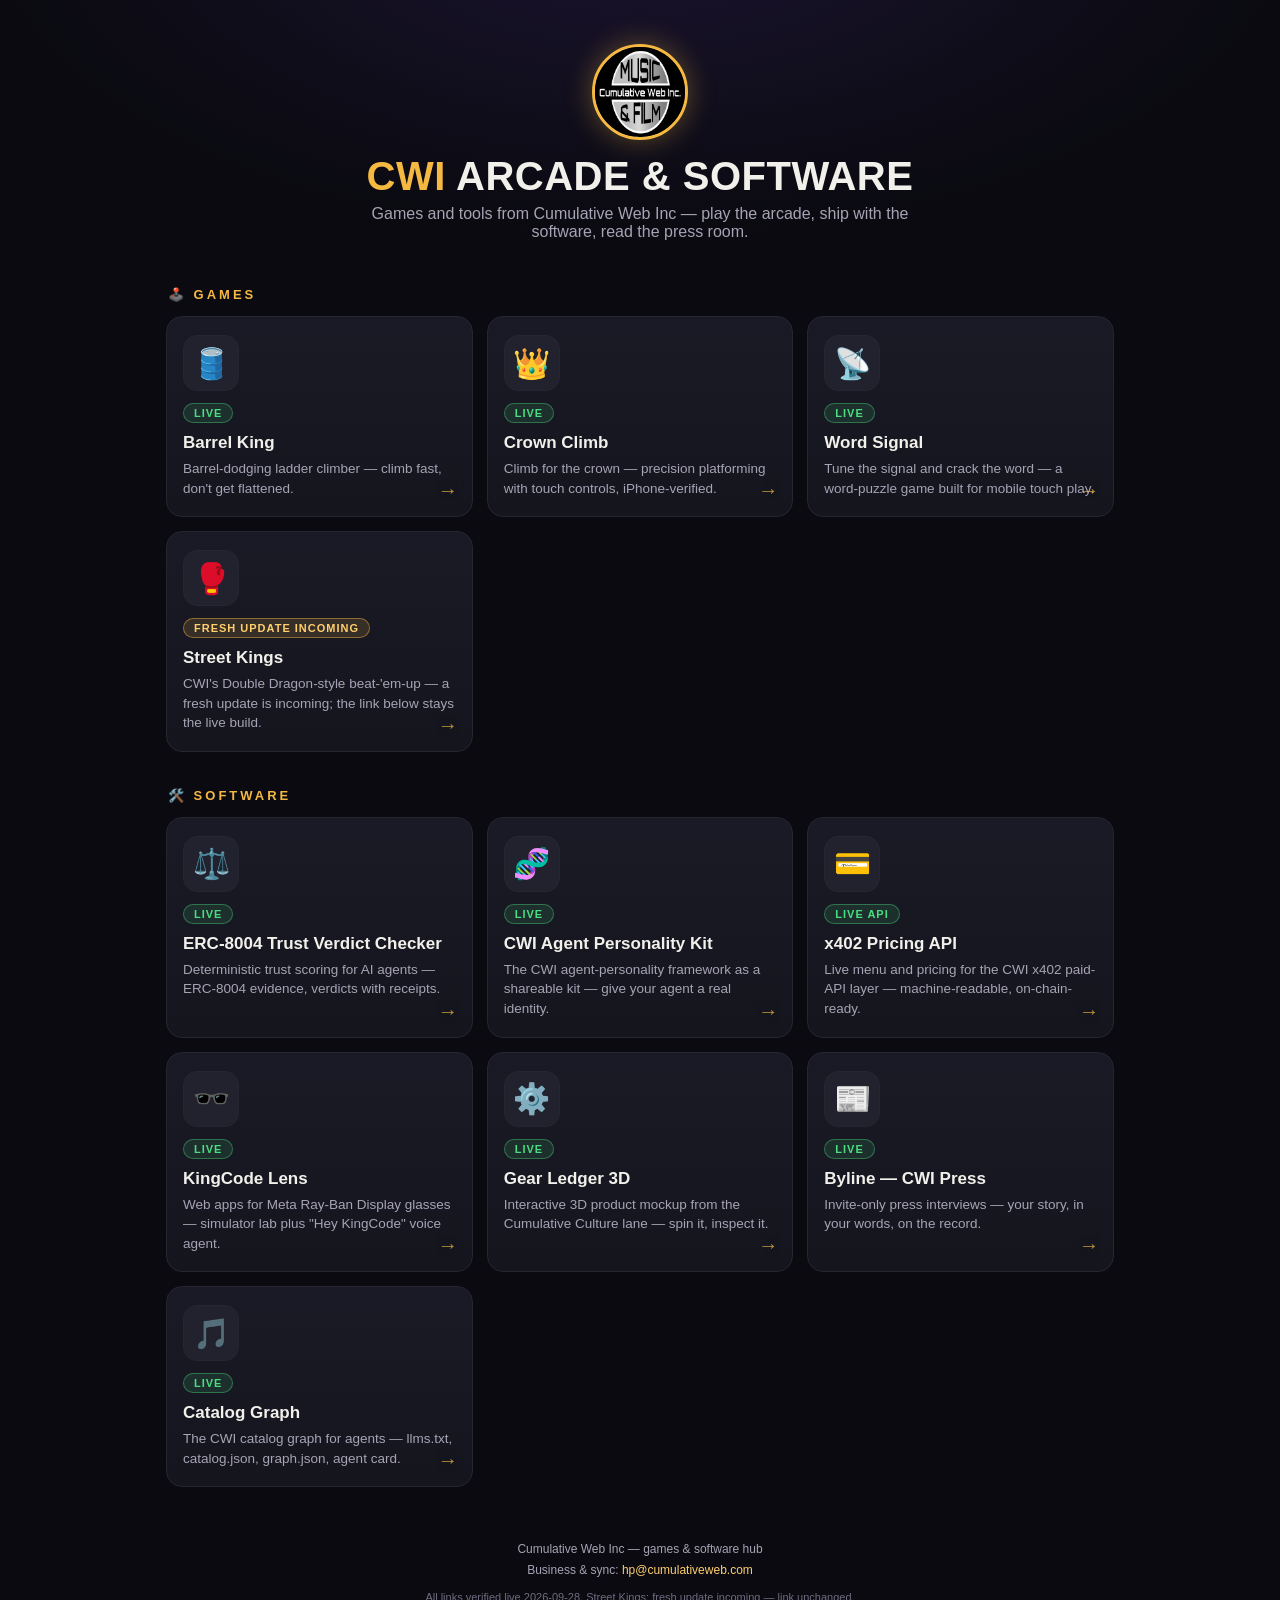
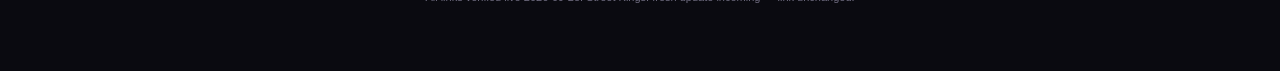
==== arcade/index.html @ 6cdd7797 "Lane 2: add /arcade/ hub — CWI games + software links index (all links verified live 200)" ====
<!DOCTYPE html>
<html lang="en">
<head>
<meta charset="UTF-8">
<meta name="viewport" content="width=device-width, initial-scale=1.0">
<title>CWI Arcade &amp; Software — Cumulative Web Inc</title>
<meta name="description" content="Games and software from Cumulative Web Inc — arcade games, agent tools, and the press room.">
<meta property="og:title" content="CWI Arcade & Software">
<meta property="og:description" content="Games and software from Cumulative Web Inc.">
<meta property="og:type" content="website">
<style>
  :root{
    --bg:#0a0a10; --bg2:#111118; --card:#15151e; --card2:#1a1a26;
    --line:#262633; --gold:#f5b942; --gold2:#ffcf6e;
    --txt:#f2f0ea; --mut:#a7a3b5; --green:#4ade80; --blue:#60a5fa;
  }
  *{box-sizing:border-box; -webkit-tap-highlight-color:transparent;}
  html{-webkit-text-size-adjust:100%;}
  body{
    margin:0; background:radial-gradient(1200px 600px at 50% -10%, #1b1430 0%, var(--bg) 55%) fixed, var(--bg);
    color:var(--txt); font-family:-apple-system,BlinkMacSystemFont,"Segoe UI",Roboto,Helvetica,Arial,sans-serif;
    min-height:100vh; padding:0 0 64px;
  }
  header.top{ text-align:center; padding:44px 20px 10px; }
  .logo{
    width:96px; height:96px; border-radius:50%; object-fit:cover;
    border:3px solid var(--gold); box-shadow:0 0 28px rgba(245,185,66,.35);
    display:block; margin:0 auto 14px; background:var(--card2);
  }
  .logo-fallback{
    width:96px; height:96px; border-radius:50%; margin:0 auto 14px;
    display:none; align-items:center; justify-content:center;
    border:3px solid var(--gold); background:var(--card2);
    font-size:44px; box-shadow:0 0 28px rgba(245,185,66,.35);
  }
  h1{ margin:0 0 6px; font-size:clamp(26px,6vw,40px); letter-spacing:.5px; }
  h1 .gold{ color:var(--gold); }
  .tag{ color:var(--mut); font-size:clamp(13px,3.6vw,16px); max-width:560px; margin:0 auto; }
  .section{ max-width:980px; margin:36px auto 0; padding:0 16px; }
  .section h2{
    font-size:13px; text-transform:uppercase; letter-spacing:3px; color:var(--gold);
    margin:0 0 14px; padding-left:2px;
  }
  .grid{ display:grid; grid-template-columns:repeat(auto-fill,minmax(230px,1fr)); gap:14px; }
  a.card{
    display:block; background:linear-gradient(180deg,var(--card2),var(--card));
    border:1px solid var(--line); border-radius:16px; padding:18px 16px;
    text-decoration:none; color:inherit; position:relative; overflow:hidden;
    transition:transform .15s ease, border-color .15s ease, box-shadow .15s ease;
  }
  a.card:hover,a.card:active{ transform:translateY(-2px); border-color:var(--gold); box-shadow:0 8px 28px rgba(245,185,66,.14); }
  .tile{
    width:56px; height:56px; border-radius:14px; font-size:30px;
    display:flex; align-items:center; justify-content:center;
    background:#22222f; border:1px solid var(--line); margin-bottom:12px;
  }
  .card h3{ margin:0 0 6px; font-size:17px; }
  .card p{ margin:0; color:var(--mut); font-size:13.5px; line-height:1.45; }
  .badge{
    display:inline-block; font-size:11px; font-weight:700; letter-spacing:1px; text-transform:uppercase;
    background:rgba(245,185,66,.14); color:var(--gold2); border:1px solid rgba(245,185,66,.45);
    border-radius:999px; padding:3px 10px; margin-bottom:10px;
  }
  .badge.green{ background:rgba(74,222,128,.12); color:var(--green); border-color:rgba(74,222,128,.4); }
  .go{ position:absolute; right:14px; bottom:14px; color:var(--gold); font-size:20px; opacity:.75; }
  footer{ text-align:center; color:var(--mut); font-size:12px; margin-top:52px; padding:0 20px; line-height:1.7; }
  footer a{ color:var(--gold2); text-decoration:none; }
  .verified{ font-size:11px; color:#6f6c80; margin-top:8px; }
</style>
</head>
<body>
<header class="top">
  <img class="logo" src="../assets/cwi-logo.jpg" alt="Cumulative Web Inc logo"
       onerror="this.style.display='none';document.getElementById('logoFb').style.display='flex';">
  <div class="logo-fallback" id="logoFb">🎮</div>
  <h1><span class="gold">CWI</span> ARCADE &amp; SOFTWARE</h1>
  <p class="tag">Games and tools from Cumulative Web Inc — play the arcade, ship with the software, read the press room.</p>
</header>

<section class="section">
  <h2>🕹️ Games</h2>
  <div class="grid">
    <a class="card" href="barrel-king/">
      <div class="tile">🛢️</div>
      <span class="badge green">Live</span>
      <h3>Barrel King</h3>
      <p>Barrel-dodging ladder climber — climb fast, don't get flattened.</p>
      <span class="go">→</span>
    </a>
    <a class="card" href="https://cumulativewebinc.github.io/cwi-crown-climb/">
      <div class="tile">👑</div>
      <span class="badge green">Live</span>
      <h3>Crown Climb</h3>
      <p>Climb for the crown — precision platforming with touch controls, iPhone-verified.</p>
      <span class="go">→</span>
    </a>
    <a class="card" href="https://cumulativewebinc.github.io/cwi-word-signal/">
      <div class="tile">📡</div>
      <span class="badge green">Live</span>
      <h3>Word Signal</h3>
      <p>Tune the signal and crack the word — a word-puzzle game built for mobile touch play.</p>
      <span class="go">→</span>
    </a>
    <a class="card" href="street-kings/">
      <div class="tile">🥊</div>
      <span class="badge">Fresh update incoming</span>
      <h3>Street Kings</h3>
      <p>CWI's Double Dragon-style beat-'em-up — a fresh update is incoming; the link below stays the live build.</p>
      <span class="go">→</span>
    </a>
  </div>
</section>

<section class="section">
  <h2>🛠️ Software</h2>
  <div class="grid">
    <a class="card" href="https://cumulativewebinc.github.io/cwi-trust-verdict-checker/">
      <div class="tile">⚖️</div>
      <span class="badge green">Live</span>
      <h3>ERC-8004 Trust Verdict Checker</h3>
      <p>Deterministic trust scoring for AI agents — ERC-8004 evidence, verdicts with receipts.</p>
      <span class="go">→</span>
    </a>
    <a class="card" href="https://cumulativewebinc.github.io/agent-personality-kit/">
      <div class="tile">🧬</div>
      <span class="badge green">Live</span>
      <h3>CWI Agent Personality Kit</h3>
      <p>The CWI agent-personality framework as a shareable kit — give your agent a real identity.</p>
      <span class="go">→</span>
    </a>
    <a class="card" href="https://cwi-x402-api-production.up.railway.app/pricing">
      <div class="tile">💳</div>
      <span class="badge green">Live API</span>
      <h3>x402 Pricing API</h3>
      <p>Live menu and pricing for the CWI x402 paid-API layer — machine-readable, on-chain-ready.</p>
      <span class="go">→</span>
    </a>
    <a class="card" href="https://cumulativewebinc.github.io/cwi-kingcode-lens/">
      <div class="tile">🕶️</div>
      <span class="badge green">Live</span>
      <h3>KingCode Lens</h3>
      <p>Web apps for Meta Ray-Ban Display glasses — simulator lab plus "Hey KingCode" voice agent.</p>
      <span class="go">→</span>
    </a>
    <a class="card" href="https://cumulativewebinc.github.io/gear-ledger-3d-mockup/">
      <div class="tile">⚙️</div>
      <span class="badge green">Live</span>
      <h3>Gear Ledger 3D</h3>
      <p>Interactive 3D product mockup from the Cumulative Culture lane — spin it, inspect it.</p>
      <span class="go">→</span>
    </a>
    <a class="card" href="https://cumulativeweb.com/press">
      <div class="tile">📰</div>
      <span class="badge green">Live</span>
      <h3>Byline — CWI Press</h3>
      <p>Invite-only press interviews — your story, in your words, on the record.</p>
      <span class="go">→</span>
    </a>
    <a class="card" href="https://cumulativewebinc.github.io/cwi-learn/">
      <div class="tile">🎵</div>
      <span class="badge green">Live</span>
      <h3>Catalog Graph</h3>
      <p>The CWI catalog graph for agents — llms.txt, catalog.json, graph.json, agent card.</p>
      <span class="go">→</span>
    </a>
  </div>
</section>

<footer>
  <div>Cumulative Web Inc — games &amp; software hub</div>
  <div>Business &amp; sync: <a href="mailto:hp@cumulativeweb.com">hp@cumulativeweb.com</a></div>
  <div class="verified">All links verified live 2026-09-28. Street Kings: fresh update incoming — link unchanged.</div>
</footer>
</body>
</html>
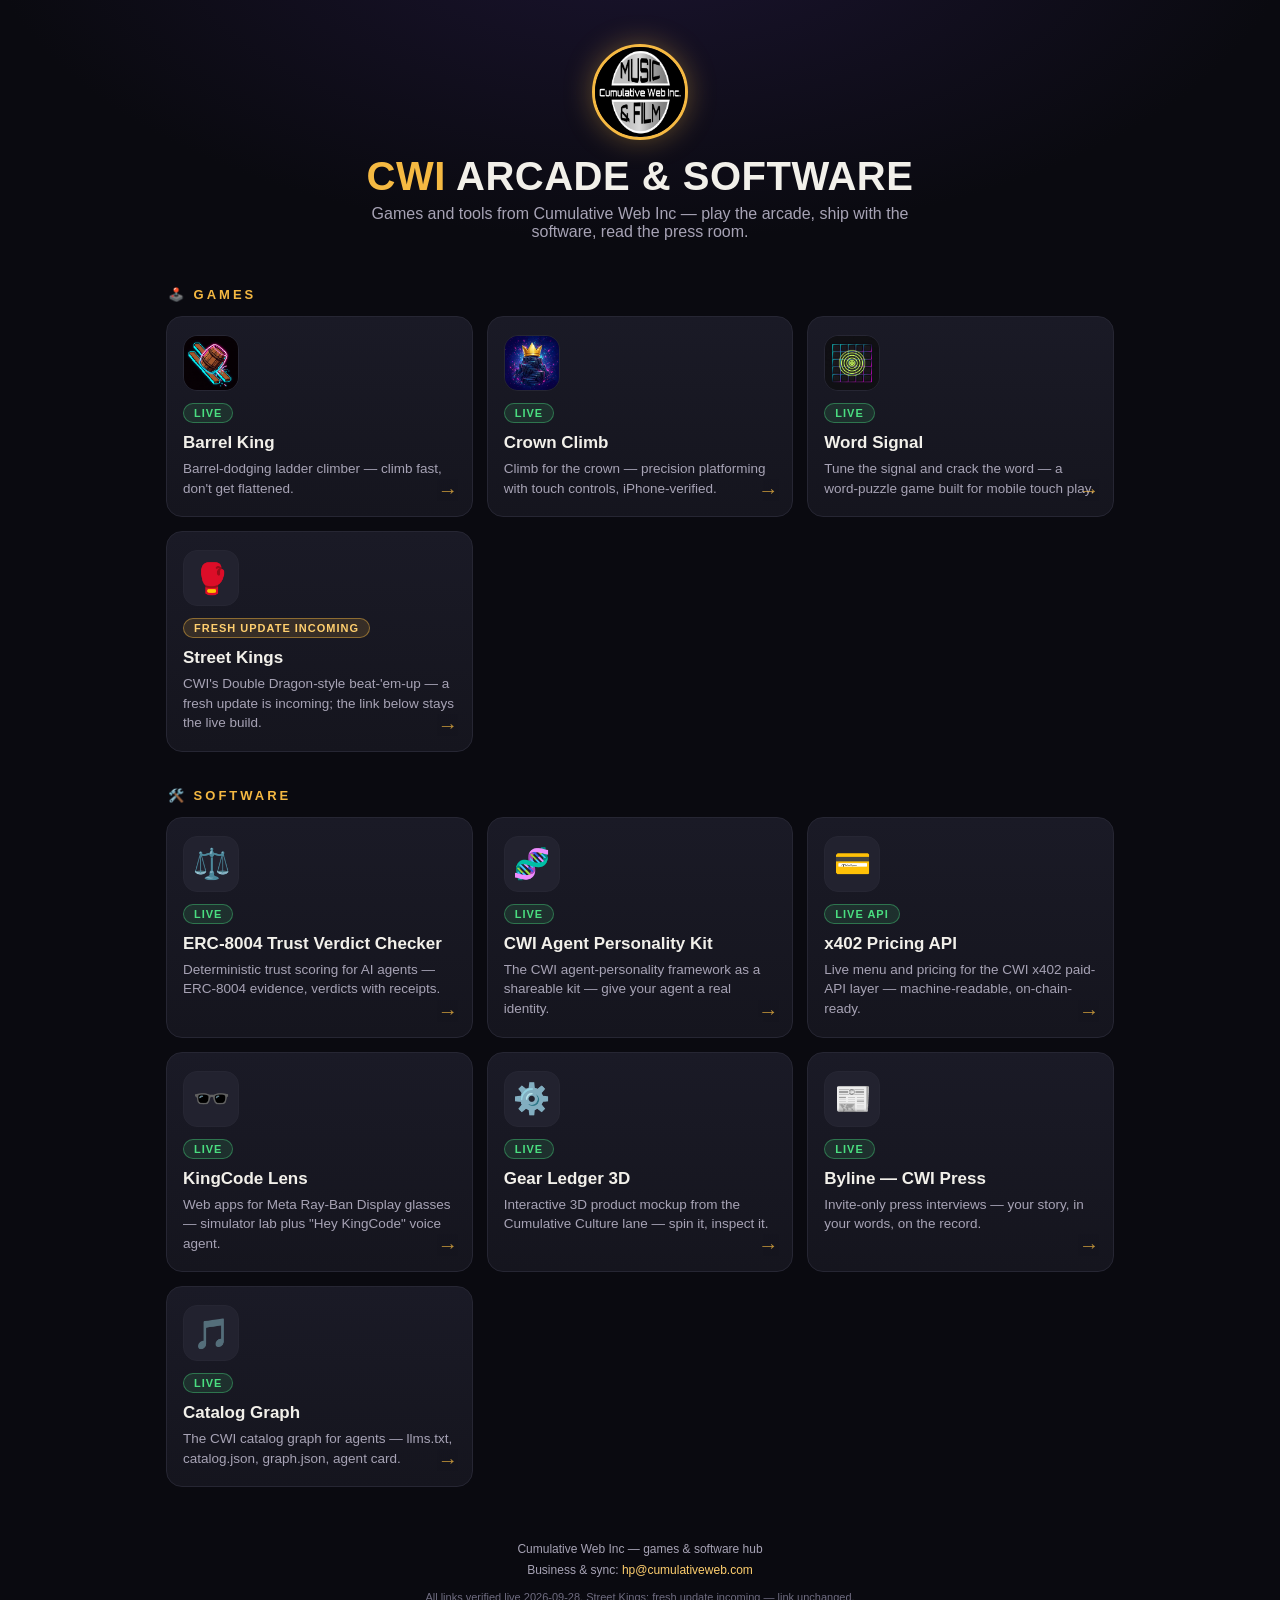
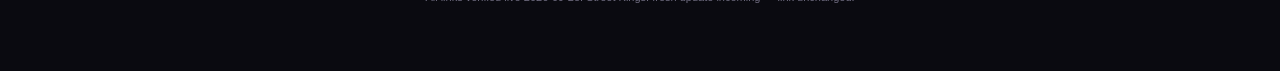
==== commit abd92638: "Lane 2: hub v2 — real game icons (Lane 1 assets), consolidated /arcade/ game links" ====
--- a/arcade/index.html
+++ b/arcade/index.html
@@ -52,8 +52,9 @@
   .tile{
     width:56px; height:56px; border-radius:14px; font-size:30px;
     display:flex; align-items:center; justify-content:center;
-    background:#22222f; border:1px solid var(--line); margin-bottom:12px;
+    background:#22222f; border:1px solid var(--line); margin-bottom:12px; overflow:hidden;
   }
+  .tile img{ width:100%; height:100%; object-fit:cover; display:block; }
   .card h3{ margin:0 0 6px; font-size:17px; }
   .card p{ margin:0; color:var(--mut); font-size:13.5px; line-height:1.45; }
   .badge{
@@ -81,21 +82,21 @@
   <h2>🕹️ Games</h2>
   <div class="grid">
     <a class="card" href="barrel-king/">
-      <div class="tile">🛢️</div>
+      <div class="tile"><img src="barrel-king/apple-touch-icon.png" alt="Barrel King icon"></div>
       <span class="badge green">Live</span>
       <h3>Barrel King</h3>
       <p>Barrel-dodging ladder climber — climb fast, don't get flattened.</p>
       <span class="go">→</span>
     </a>
-    <a class="card" href="https://cumulativewebinc.github.io/cwi-crown-climb/">
-      <div class="tile">👑</div>
+    <a class="card" href="crown-climb/">
+      <div class="tile"><img src="crown-climb/apple-touch-icon.png" alt="Crown Climb icon"></div>
       <span class="badge green">Live</span>
       <h3>Crown Climb</h3>
       <p>Climb for the crown — precision platforming with touch controls, iPhone-verified.</p>
       <span class="go">→</span>
     </a>
-    <a class="card" href="https://cumulativewebinc.github.io/cwi-word-signal/">
-      <div class="tile">📡</div>
+    <a class="card" href="word-signal/">
+      <div class="tile"><img src="word-signal/apple-touch-icon.png" alt="Word Signal icon"></div>
       <span class="badge green">Live</span>
       <h3>Word Signal</h3>
       <p>Tune the signal and crack the word — a word-puzzle game built for mobile touch play.</p>
